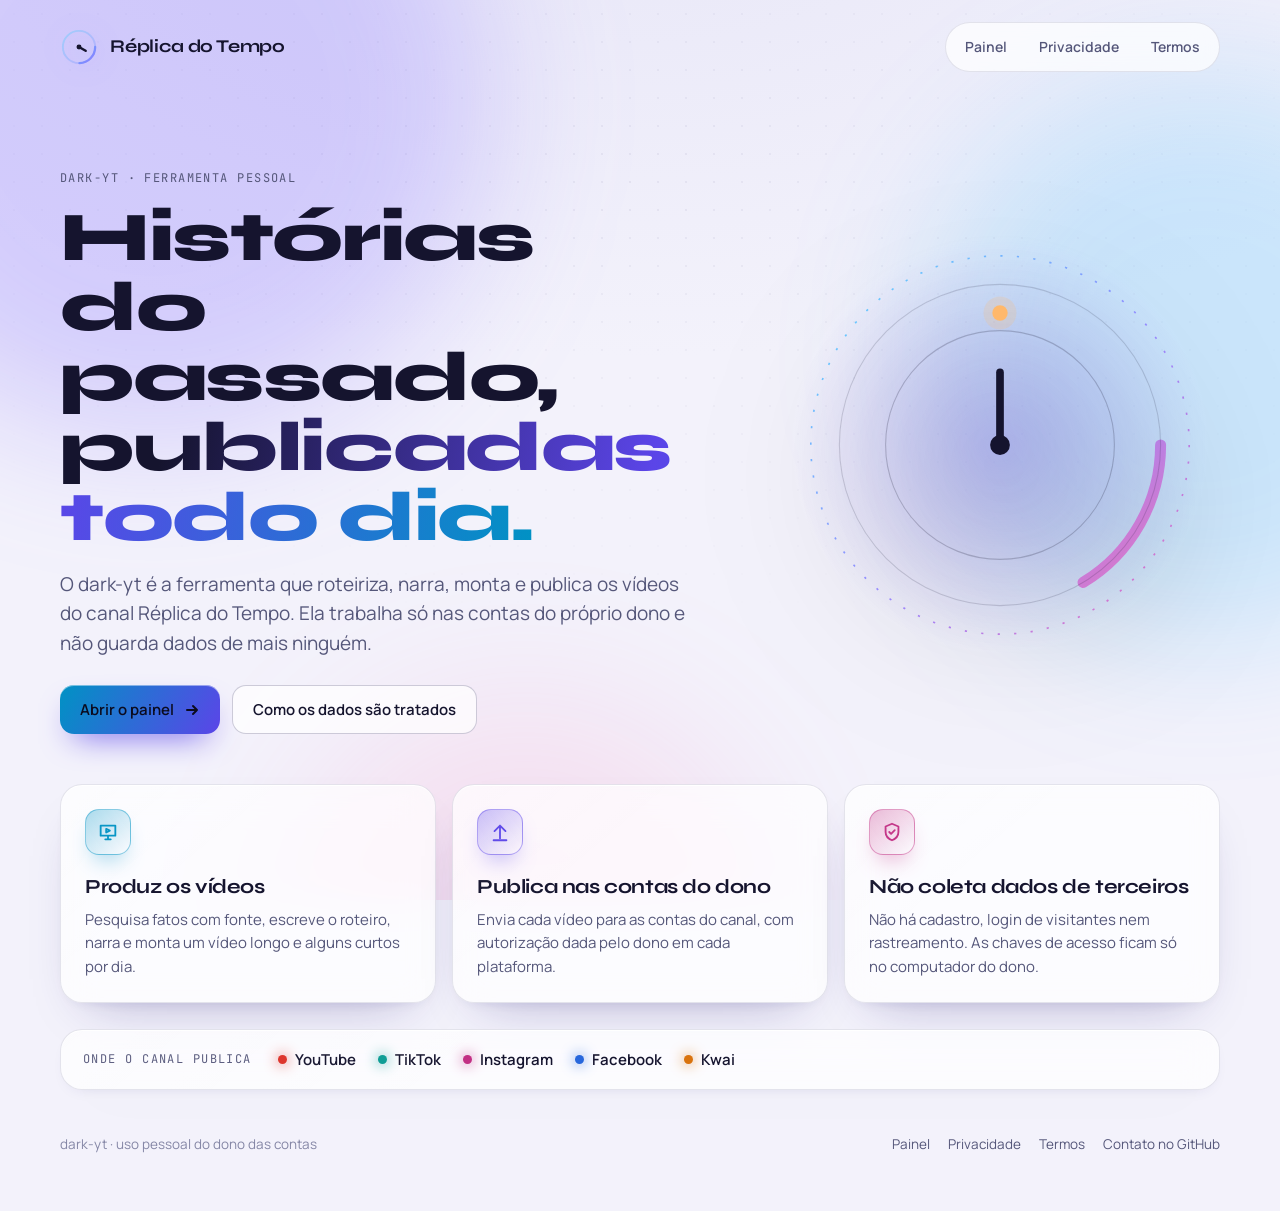
==== index.html @ 8298cf12 "Novo site: painel de métricas ao vivo, início, privacidade, termos e callback com layout único Claud" ====
<!doctype html>
<html lang="pt-BR">
<head>
  <meta charset="utf-8">
  <meta name="viewport" content="width=device-width, initial-scale=1, viewport-fit=cover">
  <title>Réplica do Tempo · dark-yt</title>
  <meta name="description" content="dark-yt é a ferramenta pessoal que produz e publica os vídeos do canal Réplica do Tempo nas contas do próprio dono.">
  <meta name="theme-color" content="#0A0B1A">
  <link rel="icon" href="assets/icone.svg" type="image/svg+xml">
  <link rel="preconnect" href="https://fonts.googleapis.com">
  <link rel="preconnect" href="https://fonts.gstatic.com" crossorigin>
  <link rel="stylesheet" href="https://fonts.googleapis.com/css2?family=Syne:wght@600;700;800&family=Manrope:wght@400;500;600;700&family=JetBrains+Mono:wght@400;500&display=swap">
  <link rel="stylesheet" href="assets/site.css">
  <style>
    .capa { display: grid; grid-template-columns: minmax(0, 1.15fr) minmax(0, .85fr); gap: clamp(20px, 5vw, 60px); align-items: center; padding-block: clamp(24px, 6vw, 70px) 30px; }
    @media (max-width: 820px) { .capa { grid-template-columns: 1fr; } .relogio { order: -1; max-width: 300px; margin-inline: auto; } }
    .capa h1 { font-size: clamp(38px, 6.2vw, 70px); line-height: 1; font-weight: 800; margin: 14px 0 18px; }
    .capa p { color: var(--muted); font-size: clamp(16px, 2vw, 19px); max-width: 54ch; margin: 0 0 26px; }
    .acoes { display: flex; flex-wrap: wrap; gap: 12px; }
    .relogio { position: relative; aspect-ratio: 1; width: 100%; max-width: 440px; justify-self: end; }
    .relogio svg { width: 100%; height: 100%; overflow: visible; filter: drop-shadow(0 30px 60px rgba(0,0,0,.5)); }
    .relogio .aro { transform-origin: 200px 200px; animation: gira 60s linear infinite; }
    .relogio .aro2 { transform-origin: 200px 200px; animation: gira 36s linear infinite reverse; }
    .relogio .hora { transform-origin: 200px 200px; animation: gira 40s linear infinite; }
    .relogio .min { transform-origin: 200px 200px; animation: gira 8s linear infinite; }
    .relogio .astro { transform-origin: 200px 200px; animation: gira 18s linear infinite; }
    .tres { display: grid; grid-template-columns: repeat(auto-fit, minmax(240px, 1fr)); gap: 16px; margin-top: 20px; }
    .cartao { padding: 24px; transition: transform .35s cubic-bezier(.2,.8,.2,1), border-color .35s; }
    .cartao:hover { transform: translateY(-6px); border-color: var(--line-2); }
    .cartao .ic { width: 46px; height: 46px; border-radius: 14px; display: grid; place-items: center; margin-bottom: 16px; background: linear-gradient(140deg, color-mix(in srgb, var(--k) 34%, transparent), transparent); border: 1px solid color-mix(in srgb, var(--k) 45%, transparent); box-shadow: 0 12px 26px -14px var(--k); }
    .cartao .ic svg { width: 22px; height: 22px; stroke: var(--k); fill: none; stroke-width: 2; stroke-linecap: round; stroke-linejoin: round; }
    .cartao h2 { font-size: 20px; margin-bottom: 6px; }
    .cartao p { margin: 0; color: var(--muted); font-size: 15px; }
    .faixa { margin-top: 26px; padding: 18px 22px; display: flex; flex-wrap: wrap; align-items: center; gap: 12px 22px; }
    .faixa span.rotulo { margin-right: 4px; }
    .faixa b { display: inline-flex; align-items: center; gap: 8px; font-weight: 600; font-size: 15px; }
    .faixa b i { width: 9px; height: 9px; border-radius: 50%; background: var(--c); box-shadow: 0 0 14px var(--c); }
  </style>
</head>
<body>
  <div class="ceu" aria-hidden="true"><i></i><i></i><i></i></div>
  <div class="wrap">
    <header class="topo">
      <a class="marca" href="./" aria-current="page">
        <svg viewBox="0 0 40 40" aria-hidden="true"><defs><linearGradient id="mg" x1="0" y1="0" x2="1" y2="1"><stop offset="0" stop-color="#46D9FF"/><stop offset="1" stop-color="#8E7BFF"/></linearGradient></defs>
          <circle cx="20" cy="20" r="17" fill="none" stroke="url(#mg)" stroke-width="2" opacity=".35"/>
          <g class="orbita"><circle cx="20" cy="20" r="17" fill="none" stroke="url(#mg)" stroke-width="2.4" stroke-dasharray="26 81" stroke-linecap="round"/></g>
          <g class="ponteiro"><path d="M20 20V9" stroke="url(#mg)" stroke-width="2.6" stroke-linecap="round"/></g>
          <path d="M20 20l7 4" stroke="currentColor" stroke-width="2.6" stroke-linecap="round"/><circle cx="20" cy="20" r="2.6" fill="currentColor"/></svg>
        Réplica do Tempo
      </a>
      <nav class="nav" aria-label="Seções do site"><a href="painel.html">Painel</a><a href="privacy.html">Privacidade</a><a href="terms.html">Termos</a></nav>
    </header>

    <main>
      <section class="capa">
        <div>
          <span class="rotulo sobe" style="--i:0">dark-yt · ferramenta pessoal</span>
          <h1 class="sobe" style="--i:1">Histórias do passado, <span class="gradiente">publicadas todo dia.</span></h1>
          <p class="sobe" style="--i:2">O dark-yt é a ferramenta que roteiriza, narra, monta e publica os vídeos do canal Réplica do Tempo. Ela trabalha só nas contas do próprio dono e não guarda dados de mais ninguém.</p>
          <div class="acoes sobe" style="--i:3">
            <a class="botao" href="painel.html">Abrir o painel <svg width="16" height="16" viewBox="0 0 16 16" aria-hidden="true"><path d="M3 8h10M9 4l4 4-4 4" fill="none" stroke="currentColor" stroke-width="2" stroke-linecap="round" stroke-linejoin="round"/></svg></a>
            <a class="botao fantasma" href="privacy.html">Como os dados são tratados</a>
          </div>
        </div>
        <div class="relogio sobe" style="--i:2" aria-hidden="true">
          <svg viewBox="0 0 400 400">
            <defs>
              <linearGradient id="rg" x1="0" y1="0" x2="1" y2="1"><stop offset="0" stop-color="#46D9FF"/><stop offset=".55" stop-color="#8E7BFF"/><stop offset="1" stop-color="#F062B4"/></linearGradient>
              <radialGradient id="rc"><stop offset="0" stop-color="#8E7BFF" stop-opacity=".34"/><stop offset="1" stop-color="#8E7BFF" stop-opacity="0"/></radialGradient>
            </defs>
            <circle cx="200" cy="200" r="190" fill="url(#rc)"/>
            <g class="aro"><circle cx="200" cy="200" r="172" fill="none" stroke="url(#rg)" stroke-width="1.5" stroke-dasharray="2 13.01" opacity=".9"/></g>
            <g class="aro2"><circle cx="200" cy="200" r="146" fill="none" stroke="url(#rg)" stroke-width="10" stroke-dasharray="150 767" stroke-linecap="round" opacity=".85"/><circle cx="200" cy="200" r="146" fill="none" stroke="currentColor" stroke-width="1" opacity=".16"/></g>
            <g class="astro"><circle cx="200" cy="80" r="7" fill="#FFB86B"/><circle cx="200" cy="80" r="15" fill="#FFB86B" opacity=".2"/></g>
            <circle cx="200" cy="200" r="104" fill="none" stroke="currentColor" stroke-width="1" opacity=".22"/>
            <g class="hora"><path d="M200 200V134" stroke="currentColor" stroke-width="7" stroke-linecap="round"/></g>
            <g class="min"><path d="M200 200V106" stroke="url(#rg)" stroke-width="4.5" stroke-linecap="round"/></g>
            <circle cx="200" cy="200" r="9" fill="currentColor"/>
          </svg>
        </div>
      </section>

      <section class="tres" aria-label="O que a ferramenta faz">
        <article class="vidro cartao sobe" style="--i:4; --k: var(--brand-2)">
          <div class="ic"><svg viewBox="0 0 24 24" aria-hidden="true"><path d="M4 5h16v11H4zM9 20h6M12 16v4"/><path d="M10 8.5l4 2-4 2z"/></svg></div>
          <h2>Produz os vídeos</h2><p>Pesquisa fatos com fonte, escreve o roteiro, narra e monta um vídeo longo e alguns curtos por dia.</p>
        </article>
        <article class="vidro cartao sobe" style="--i:5; --k: var(--brand)">
          <div class="ic"><svg viewBox="0 0 24 24" aria-hidden="true"><path d="M12 19V5M6 11l6-6 6 6"/><path d="M5 21h14"/></svg></div>
          <h2>Publica nas contas do dono</h2><p>Envia cada vídeo para as contas do canal, com autorização dada pelo dono em cada plataforma.</p>
        </article>
        <article class="vidro cartao sobe" style="--i:6; --k: var(--instagram)">
          <div class="ic"><svg viewBox="0 0 24 24" aria-hidden="true"><path d="M12 3l7 3v6c0 4.5-3 7.5-7 9-4-1.500-7-4.500-7-9V6z"/><path d="M9 12l2 2 4-4"/></svg></div>
          <h2>Não coleta dados de terceiros</h2><p>Não há cadastro, login de visitantes nem rastreamento. As chaves de acesso ficam só no computador do dono.</p>
        </article>
      </section>

      <section class="vidro faixa sobe" style="--i:7" aria-label="Plataformas">
        <span class="rotulo">Onde o canal publica</span>
        <b style="--c: var(--youtube)"><i></i>YouTube</b><b style="--c: var(--tiktok)"><i></i>TikTok</b><b style="--c: var(--instagram)"><i></i>Instagram</b><b style="--c: var(--facebook)"><i></i>Facebook</b><b style="--c: var(--kwai)"><i></i>Kwai</b>
      </section>
    </main>

    <footer class="rodape">
      <span>dark-yt · uso pessoal do dono das contas</span>
      <nav aria-label="Rodapé"><a href="painel.html">Painel</a><a href="privacy.html">Privacidade</a><a href="terms.html">Termos</a><a href="https://github.com/joaovitoraramo">Contato no GitHub</a></nav>
    </footer>
  </div>
</body>
</html>
---- assets/site.css ----
/* Réplica do Tempo — base visual do site.
   Conceito: sala de instrumentos à noite. Fundo índigo com luzes lentas, painéis de vidro, cada rede com a sua cor de sinal. */
:root {
  color-scheme: dark;
  --bg: #0A0B1A; --bg2: #11132B; --surface: rgba(255,255,255,.055); --surface-2: rgba(255,255,255,.09);
  --line: rgba(255,255,255,.11); --line-2: rgba(255,255,255,.2);
  --fg: #F1F2FB; --muted: #A4A8C6; --faint: #6E7396;
  --brand: #8E7BFF; --brand-2: #46D9FF; --warm: #FFB86B; --up: #5BE49B;
  --youtube: #FF5A52; --tiktok: #2FE0D5; --instagram: #F062B4; --facebook: #5B9BFF; --kwai: #FF9F3F;
  --shadow: 0 1px 0 rgba(255,255,255,.07) inset, 0 24px 60px -28px rgba(0,0,0,.85), 0 8px 22px -14px rgba(0,0,0,.6);
  --glow-a: rgba(126,104,255,.42); --glow-b: rgba(40,196,255,.26); --glow-c: rgba(255,120,180,.16);
  --display: "Syne", "Avenir Next", "Segoe UI", sans-serif;
  --body: "Manrope", "Segoe UI", system-ui, sans-serif;
  --mono: "JetBrains Mono", ui-monospace, "SF Mono", Menlo, monospace;
  --r: 22px;
}
@media (prefers-color-scheme: light) {
  :root {
    color-scheme: light;
    --bg: #F3F2FB; --bg2: #E9E8F8; --surface: rgba(255,255,255,.72); --surface-2: rgba(255,255,255,.95);
    --line: rgba(32,28,84,.11); --line-2: rgba(32,28,84,.22);
    --fg: #15142E; --muted: #55577A; --faint: #8587A6;
    --brand: #5B45E8; --brand-2: #0092C4; --warm: #C56A12; --up: #128A4C;
    --youtube: #DC3027; --tiktok: #0B9C94; --instagram: #C22F84; --facebook: #2767DC; --kwai: #D9730D;
    --shadow: 0 1px 0 rgba(255,255,255,.9) inset, 0 24px 50px -30px rgba(40,30,120,.38), 0 6px 18px -12px rgba(40,30,120,.2);
    --glow-a: rgba(120,98,255,.26); --glow-b: rgba(40,180,255,.2); --glow-c: rgba(255,120,180,.14);
  }
}

*, *::before, *::after { box-sizing: border-box; }
html { -webkit-text-size-adjust: 100%; scroll-behavior: smooth; }
body {
  margin: 0; min-height: 100vh; background: var(--bg); color: var(--fg);
  font-family: var(--body); font-size: 16px; line-height: 1.55; -webkit-font-smoothing: antialiased;
  padding-inline: clamp(16px, 4vw, 40px); padding-block: 0 56px; overflow-x: hidden;
}
/* luzes de fundo: três manchas que derivam devagar */
.ceu { position: fixed; inset: 0; z-index: -1; overflow: hidden; pointer-events: none;
  background: radial-gradient(120% 80% at 50% -10%, var(--bg2), var(--bg) 62%); }
.ceu i { position: absolute; border-radius: 50%; filter: blur(70px); will-change: transform; }
.ceu i:nth-child(1) { width: 52vmax; height: 52vmax; left: -14vmax; top: -18vmax; background: var(--glow-a); animation: deriva 26s ease-in-out infinite alternate; }
.ceu i:nth-child(2) { width: 44vmax; height: 44vmax; right: -16vmax; top: 6vmax; background: var(--glow-b); animation: deriva 32s ease-in-out -8s infinite alternate-reverse; }
.ceu i:nth-child(3) { width: 38vmax; height: 38vmax; left: 22vmax; bottom: -22vmax; background: var(--glow-c); animation: deriva 38s ease-in-out -15s infinite alternate; }
.ceu::after { content: ""; position: absolute; inset: 0; opacity: .5;
  background-image: radial-gradient(var(--line) 1px, transparent 1.4px); background-size: 28px 28px;
  -webkit-mask-image: radial-gradient(90% 70% at 50% 20%, #000, transparent 75%); mask-image: radial-gradient(90% 70% at 50% 20%, #000, transparent 75%); }
@keyframes deriva { from { transform: translate3d(0,0,0) scale(1); } to { transform: translate3d(7vmax,5vmax,0) scale(1.18); } }

.wrap { max-width: 1160px; margin-inline: auto; }
a { color: inherit; }
:focus-visible { outline: 2px solid var(--brand-2); outline-offset: 3px; border-radius: 6px; }

/* topo */
.topo { display: flex; flex-wrap: wrap; align-items: center; justify-content: space-between; gap: 12px 20px; padding-block: 22px; }
.marca { display: inline-flex; align-items: center; gap: 12px; text-decoration: none; font-family: var(--display); font-weight: 700; font-size: 18px; letter-spacing: -.01em; }
.marca svg { width: 38px; height: 38px; flex: none; filter: drop-shadow(0 0 14px var(--glow-a)); }
.marca .orbita { transform-origin: 20px 20px; animation: gira 14s linear infinite; }
.marca .ponteiro { transform-origin: 20px 20px; animation: gira 6s cubic-bezier(.6,.1,.3,.9) infinite; }
@keyframes gira { to { transform: rotate(360deg); } }
.nav { display: flex; flex-wrap: wrap; gap: 4px; padding: 5px; border-radius: 999px; background: var(--surface); border: 1px solid var(--line); backdrop-filter: blur(14px); -webkit-backdrop-filter: blur(14px); }
.nav a { text-decoration: none; font-size: 14px; font-weight: 600; color: var(--muted); padding: 8px 14px; border-radius: 999px; transition: color .2s, background .2s; }
.nav a:hover { color: var(--fg); background: var(--surface-2); }
.nav a[aria-current="page"] { color: var(--fg); background: var(--surface-2); box-shadow: 0 0 0 1px var(--line-2) inset; }

/* painéis de vidro */
.vidro { position: relative; background: var(--surface); border: 1px solid var(--line); border-radius: var(--r);
  box-shadow: var(--shadow); backdrop-filter: blur(18px) saturate(1.2); -webkit-backdrop-filter: blur(18px) saturate(1.2); }
.vidro::before { content: ""; position: absolute; inset: 0; border-radius: inherit; pointer-events: none;
  background: linear-gradient(140deg, rgba(255,255,255,.12), transparent 38%); opacity: .55; }

h1, h2, h3 { font-family: var(--display); letter-spacing: -.02em; margin: 0; text-wrap: balance; }
.rotulo { font-family: var(--mono); font-size: 12px; letter-spacing: .12em; text-transform: uppercase; color: var(--muted); }
.gradiente { background: linear-gradient(100deg, var(--fg) 10%, var(--brand) 55%, var(--brand-2)); -webkit-background-clip: text; background-clip: text; color: transparent; }
.num { font-variant-numeric: tabular-nums; }

/* entrada em cascata: parte de um estado visível se a animação não rodar */
.sobe { animation: sobe .7s cubic-bezier(.2,.8,.2,1) both; animation-delay: calc(var(--i, 0) * 70ms); }
@keyframes sobe { from { opacity: 0; transform: translateY(18px) scale(.985); } to { opacity: 1; transform: none; } }

.botao { display: inline-flex; align-items: center; gap: 10px; font: 600 15px var(--body); color: #0B0B1E; text-decoration: none; cursor: pointer;
  padding: 13px 20px; border: 0; border-radius: 14px; background: linear-gradient(120deg, var(--brand-2), var(--brand));
  box-shadow: 0 14px 32px -14px var(--brand), 0 1px 0 rgba(255,255,255,.45) inset; transition: transform .2s, box-shadow .2s, filter .2s; }
.botao:hover { transform: translateY(-2px); filter: brightness(1.08); box-shadow: 0 20px 38px -14px var(--brand), 0 1px 0 rgba(255,255,255,.45) inset; }
.botao:active { transform: translateY(0); }
.botao.fantasma { color: var(--fg); background: var(--surface); border: 1px solid var(--line-2); box-shadow: none; }

/* páginas de texto (privacidade, termos, callback) */
.folha { max-width: 760px; margin: 18px auto 0; padding: clamp(22px, 5vw, 44px); }
.folha h1 { font-size: clamp(30px, 6vw, 46px); line-height: 1.04; margin: 10px 0 8px; }
.folha .sub { color: var(--muted); margin: 0 0 26px; max-width: 60ch; }
.folha h2 { font-size: 20px; margin: 30px 0 8px; display: flex; align-items: center; gap: 10px; }
.folha h2::before { content: ""; width: 9px; height: 9px; border-radius: 50%; background: linear-gradient(120deg, var(--brand-2), var(--brand)); box-shadow: 0 0 14px var(--brand); flex: none; }
.folha p, .folha li { color: var(--muted); max-width: 66ch; }
.folha p strong, .folha li strong { color: var(--fg); font-weight: 600; }
.folha ul { padding-left: 20px; margin: 8px 0; display: grid; gap: 6px; }
.folha a { color: var(--brand-2); text-underline-offset: 3px; }
.resumo { display: grid; grid-template-columns: repeat(auto-fit, minmax(180px, 1fr)); gap: 12px; margin: 22px 0 6px; }
.resumo div { padding: 14px 16px; border-radius: 16px; background: var(--surface); border: 1px solid var(--line); }
.resumo b { display: block; font-family: var(--display); font-size: 16px; color: var(--fg); margin-bottom: 2px; }
.resumo span { font-size: 14px; color: var(--muted); }

.rodape { margin-top: 44px; display: flex; flex-wrap: wrap; justify-content: space-between; gap: 10px 24px; font-size: 13.5px; color: var(--faint); }
.rodape a { color: var(--muted); text-decoration: none; }
.rodape a:hover { color: var(--fg); }
.rodape nav { display: flex; flex-wrap: wrap; gap: 6px 18px; }

@media (prefers-reduced-motion: reduce) {
  *, *::before, *::after { animation: none !important; transition: none !important; }
  html { scroll-behavior: auto; }
}
[hidden] { display: none !important; }
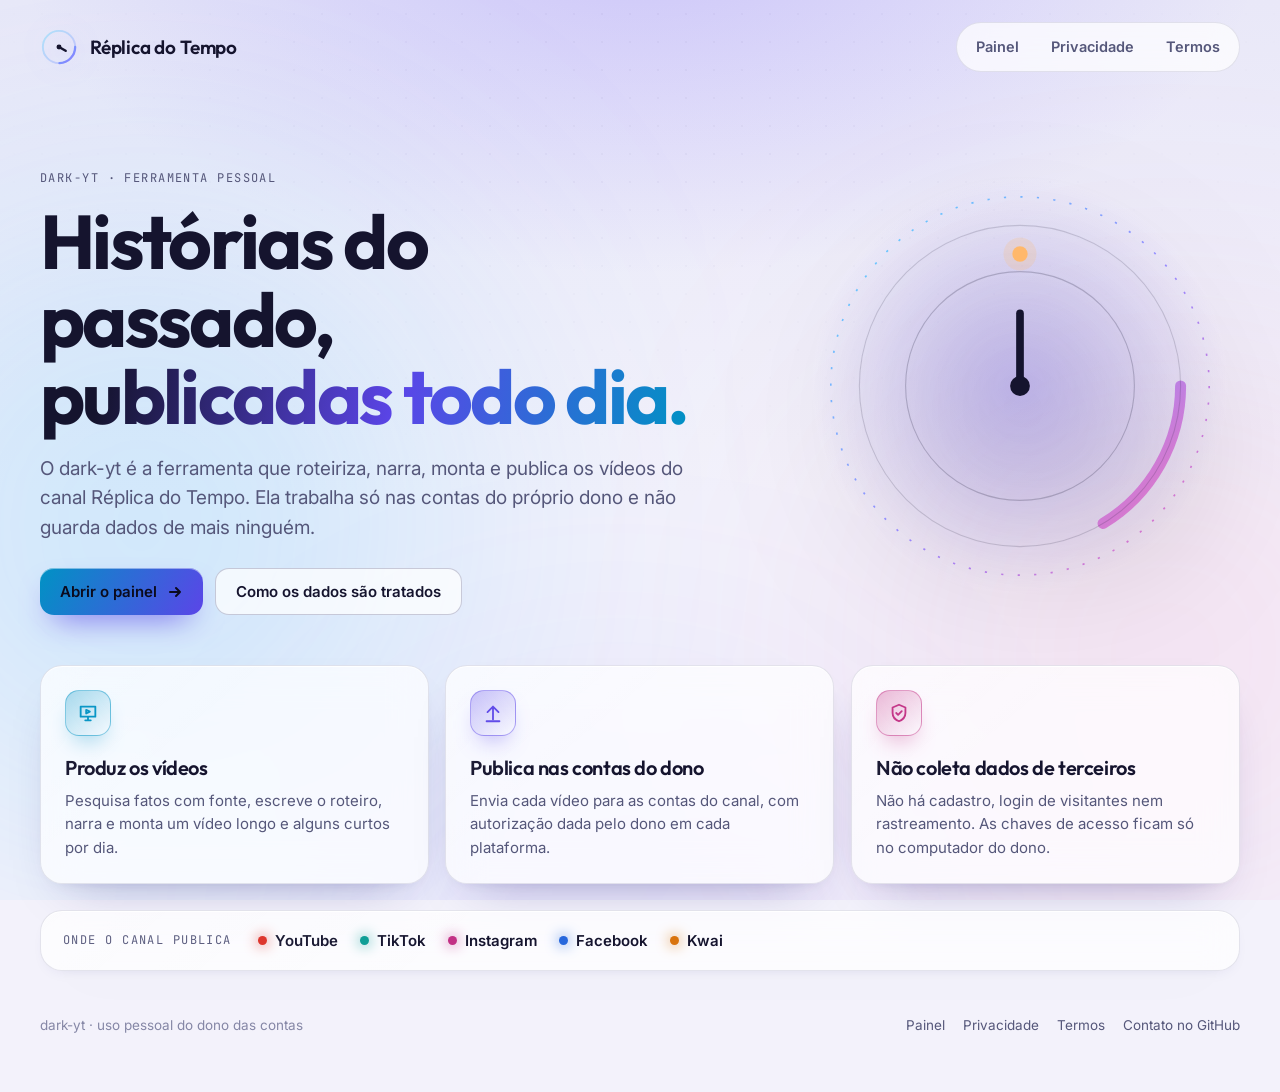
==== commit 4dd5b741: "Corrige a tipografia esticada, o fundo em blocos e o alinhamento do ranking Claude-Session: https://" ====
--- a/index.html
+++ b/index.html
@@ -9,12 +9,12 @@
   <link rel="icon" href="assets/icone.svg" type="image/svg+xml">
   <link rel="preconnect" href="https://fonts.googleapis.com">
   <link rel="preconnect" href="https://fonts.gstatic.com" crossorigin>
-  <link rel="stylesheet" href="https://fonts.googleapis.com/css2?family=Syne:wght@600;700;800&family=Manrope:wght@400;500;600;700&family=JetBrains+Mono:wght@400;500&display=swap">
+  <link rel="stylesheet" href="https://fonts.googleapis.com/css2?family=Outfit:wght@500;600;700&family=Inter:wght@400;500;600;700&family=JetBrains+Mono:wght@400;500&display=swap">
   <link rel="stylesheet" href="assets/site.css">
   <style>
     .capa { display: grid; grid-template-columns: minmax(0, 1.15fr) minmax(0, .85fr); gap: clamp(20px, 5vw, 60px); align-items: center; padding-block: clamp(24px, 6vw, 70px) 30px; }
     @media (max-width: 820px) { .capa { grid-template-columns: 1fr; } .relogio { order: -1; max-width: 300px; margin-inline: auto; } }
-    .capa h1 { font-size: clamp(38px, 6.2vw, 70px); line-height: 1; font-weight: 800; margin: 14px 0 18px; }
+    .capa h1 { font-size: clamp(40px, 6vw, 76px); line-height: 1.02; letter-spacing: -.035em; font-weight: 700; margin: 14px 0 18px; }
     .capa p { color: var(--muted); font-size: clamp(16px, 2vw, 19px); max-width: 54ch; margin: 0 0 26px; }
     .acoes { display: flex; flex-wrap: wrap; gap: 12px; }
     .relogio { position: relative; aspect-ratio: 1; width: 100%; max-width: 440px; justify-self: end; }
--- a/assets/site.css
+++ b/assets/site.css
@@ -4,13 +4,13 @@
   color-scheme: dark;
   --bg: #0A0B1A; --bg2: #11132B; --surface: rgba(255,255,255,.055); --surface-2: rgba(255,255,255,.09);
   --line: rgba(255,255,255,.11); --line-2: rgba(255,255,255,.2);
-  --fg: #F1F2FB; --muted: #A4A8C6; --faint: #6E7396;
+  --fg: #F4F5FD; --muted: #B9BDDB; --faint: #8489AD;
   --brand: #8E7BFF; --brand-2: #46D9FF; --warm: #FFB86B; --up: #5BE49B;
   --youtube: #FF5A52; --tiktok: #2FE0D5; --instagram: #F062B4; --facebook: #5B9BFF; --kwai: #FF9F3F;
   --shadow: 0 1px 0 rgba(255,255,255,.07) inset, 0 24px 60px -28px rgba(0,0,0,.85), 0 8px 22px -14px rgba(0,0,0,.6);
-  --glow-a: rgba(126,104,255,.42); --glow-b: rgba(40,196,255,.26); --glow-c: rgba(255,120,180,.16);
-  --display: "Syne", "Avenir Next", "Segoe UI", sans-serif;
-  --body: "Manrope", "Segoe UI", system-ui, sans-serif;
+  --glow-a: rgba(126,104,255,.30); --glow-b: rgba(40,196,255,.16); --glow-c: rgba(255,120,180,.10);
+  --display: "Outfit", "Avenir Next", "Segoe UI", sans-serif;
+  --body: "Inter", "Segoe UI", system-ui, sans-serif;
   --mono: "JetBrains Mono", ui-monospace, "SF Mono", Menlo, monospace;
   --r: 22px;
 }
@@ -34,31 +34,31 @@
   font-family: var(--body); font-size: 16px; line-height: 1.55; -webkit-font-smoothing: antialiased;
   padding-inline: clamp(16px, 4vw, 40px); padding-block: 0 56px; overflow-x: hidden;
 }
-/* luzes de fundo: três manchas que derivam devagar */
+/* luzes de fundo: um clarão suave no alto e duas manchas bem difusas que derivam devagar (sem bordas visíveis em telas largas) */
 .ceu { position: fixed; inset: 0; z-index: -1; overflow: hidden; pointer-events: none;
-  background: radial-gradient(120% 80% at 50% -10%, var(--bg2), var(--bg) 62%); }
-.ceu i { position: absolute; border-radius: 50%; filter: blur(70px); will-change: transform; }
-.ceu i:nth-child(1) { width: 52vmax; height: 52vmax; left: -14vmax; top: -18vmax; background: var(--glow-a); animation: deriva 26s ease-in-out infinite alternate; }
-.ceu i:nth-child(2) { width: 44vmax; height: 44vmax; right: -16vmax; top: 6vmax; background: var(--glow-b); animation: deriva 32s ease-in-out -8s infinite alternate-reverse; }
-.ceu i:nth-child(3) { width: 38vmax; height: 38vmax; left: 22vmax; bottom: -22vmax; background: var(--glow-c); animation: deriva 38s ease-in-out -15s infinite alternate; }
-.ceu::after { content: ""; position: absolute; inset: 0; opacity: .5;
+  background: radial-gradient(70% 55% at 50% -8%, var(--glow-a), transparent 70%), linear-gradient(180deg, var(--bg2), var(--bg) 55%); }
+.ceu i { position: absolute; border-radius: 50%; filter: blur(140px); will-change: transform; }
+.ceu i:nth-child(1) { width: 46vmax; height: 46vmax; left: -12vmax; top: 18vmax; background: var(--glow-b); animation: deriva 30s ease-in-out infinite alternate; }
+.ceu i:nth-child(2) { width: 42vmax; height: 42vmax; right: -12vmax; top: 30vmax; background: var(--glow-c); animation: deriva 36s ease-in-out -8s infinite alternate-reverse; }
+.ceu i:nth-child(3) { width: 36vmax; height: 36vmax; left: 30vmax; bottom: -24vmax; background: var(--glow-a); opacity: .5; animation: deriva 42s ease-in-out -15s infinite alternate; }
+.ceu::after { content: ""; position: absolute; inset: 0; opacity: .35;
   background-image: radial-gradient(var(--line) 1px, transparent 1.4px); background-size: 28px 28px;
-  -webkit-mask-image: radial-gradient(90% 70% at 50% 20%, #000, transparent 75%); mask-image: radial-gradient(90% 70% at 50% 20%, #000, transparent 75%); }
+  -webkit-mask-image: radial-gradient(80% 60% at 50% 10%, #000, transparent 75%); mask-image: radial-gradient(80% 60% at 50% 10%, #000, transparent 75%); }
 @keyframes deriva { from { transform: translate3d(0,0,0) scale(1); } to { transform: translate3d(7vmax,5vmax,0) scale(1.18); } }
 
-.wrap { max-width: 1160px; margin-inline: auto; }
+.wrap { max-width: 1240px; margin-inline: auto; }
 a { color: inherit; }
 :focus-visible { outline: 2px solid var(--brand-2); outline-offset: 3px; border-radius: 6px; }
 
 /* topo */
 .topo { display: flex; flex-wrap: wrap; align-items: center; justify-content: space-between; gap: 12px 20px; padding-block: 22px; }
-.marca { display: inline-flex; align-items: center; gap: 12px; text-decoration: none; font-family: var(--display); font-weight: 700; font-size: 18px; letter-spacing: -.01em; }
+.marca { display: inline-flex; align-items: center; gap: 12px; text-decoration: none; font-family: var(--display); font-weight: 600; font-size: 19px; letter-spacing: -.01em; }
 .marca svg { width: 38px; height: 38px; flex: none; filter: drop-shadow(0 0 14px var(--glow-a)); }
 .marca .orbita { transform-origin: 20px 20px; animation: gira 14s linear infinite; }
 .marca .ponteiro { transform-origin: 20px 20px; animation: gira 6s cubic-bezier(.6,.1,.3,.9) infinite; }
 @keyframes gira { to { transform: rotate(360deg); } }
 .nav { display: flex; flex-wrap: wrap; gap: 4px; padding: 5px; border-radius: 999px; background: var(--surface); border: 1px solid var(--line); backdrop-filter: blur(14px); -webkit-backdrop-filter: blur(14px); }
-.nav a { text-decoration: none; font-size: 14px; font-weight: 600; color: var(--muted); padding: 8px 14px; border-radius: 999px; transition: color .2s, background .2s; }
+.nav a { text-decoration: none; font-size: 14.5px; font-weight: 600; color: var(--muted); padding: 8px 14px; border-radius: 999px; transition: color .2s, background .2s; }
 .nav a:hover { color: var(--fg); background: var(--surface-2); }
 .nav a[aria-current="page"] { color: var(--fg); background: var(--surface-2); box-shadow: 0 0 0 1px var(--line-2) inset; }
 
@@ -68,7 +68,7 @@
 .vidro::before { content: ""; position: absolute; inset: 0; border-radius: inherit; pointer-events: none;
   background: linear-gradient(140deg, rgba(255,255,255,.12), transparent 38%); opacity: .55; }
 
-h1, h2, h3 { font-family: var(--display); letter-spacing: -.02em; margin: 0; text-wrap: balance; }
+h1, h2, h3 { font-family: var(--display); font-weight: 600; letter-spacing: -.02em; margin: 0; text-wrap: balance; }
 .rotulo { font-family: var(--mono); font-size: 12px; letter-spacing: .12em; text-transform: uppercase; color: var(--muted); }
 .gradiente { background: linear-gradient(100deg, var(--fg) 10%, var(--brand) 55%, var(--brand-2)); -webkit-background-clip: text; background-clip: text; color: transparent; }
 .num { font-variant-numeric: tabular-nums; }
@@ -86,18 +86,18 @@
 
 /* páginas de texto (privacidade, termos, callback) */
 .folha { max-width: 760px; margin: 18px auto 0; padding: clamp(22px, 5vw, 44px); }
-.folha h1 { font-size: clamp(30px, 6vw, 46px); line-height: 1.04; margin: 10px 0 8px; }
+.folha h1 { font-size: clamp(30px, 5vw, 44px); line-height: 1.08; margin: 10px 0 8px; }
 .folha .sub { color: var(--muted); margin: 0 0 26px; max-width: 60ch; }
-.folha h2 { font-size: 20px; margin: 30px 0 8px; display: flex; align-items: center; gap: 10px; }
+.folha h2 { font-size: 21px; margin: 30px 0 8px; display: flex; align-items: center; gap: 10px; }
 .folha h2::before { content: ""; width: 9px; height: 9px; border-radius: 50%; background: linear-gradient(120deg, var(--brand-2), var(--brand)); box-shadow: 0 0 14px var(--brand); flex: none; }
-.folha p, .folha li { color: var(--muted); max-width: 66ch; }
+.folha p, .folha li { color: var(--muted); max-width: 68ch; font-size: 16.5px; line-height: 1.65; }
 .folha p strong, .folha li strong { color: var(--fg); font-weight: 600; }
 .folha ul { padding-left: 20px; margin: 8px 0; display: grid; gap: 6px; }
 .folha a { color: var(--brand-2); text-underline-offset: 3px; }
 .resumo { display: grid; grid-template-columns: repeat(auto-fit, minmax(180px, 1fr)); gap: 12px; margin: 22px 0 6px; }
 .resumo div { padding: 14px 16px; border-radius: 16px; background: var(--surface); border: 1px solid var(--line); }
 .resumo b { display: block; font-family: var(--display); font-size: 16px; color: var(--fg); margin-bottom: 2px; }
-.resumo span { font-size: 14px; color: var(--muted); }
+.resumo span { font-size: 14.5px; color: var(--muted); }
 
 .rodape { margin-top: 44px; display: flex; flex-wrap: wrap; justify-content: space-between; gap: 10px 24px; font-size: 13.5px; color: var(--faint); }
 .rodape a { color: var(--muted); text-decoration: none; }
